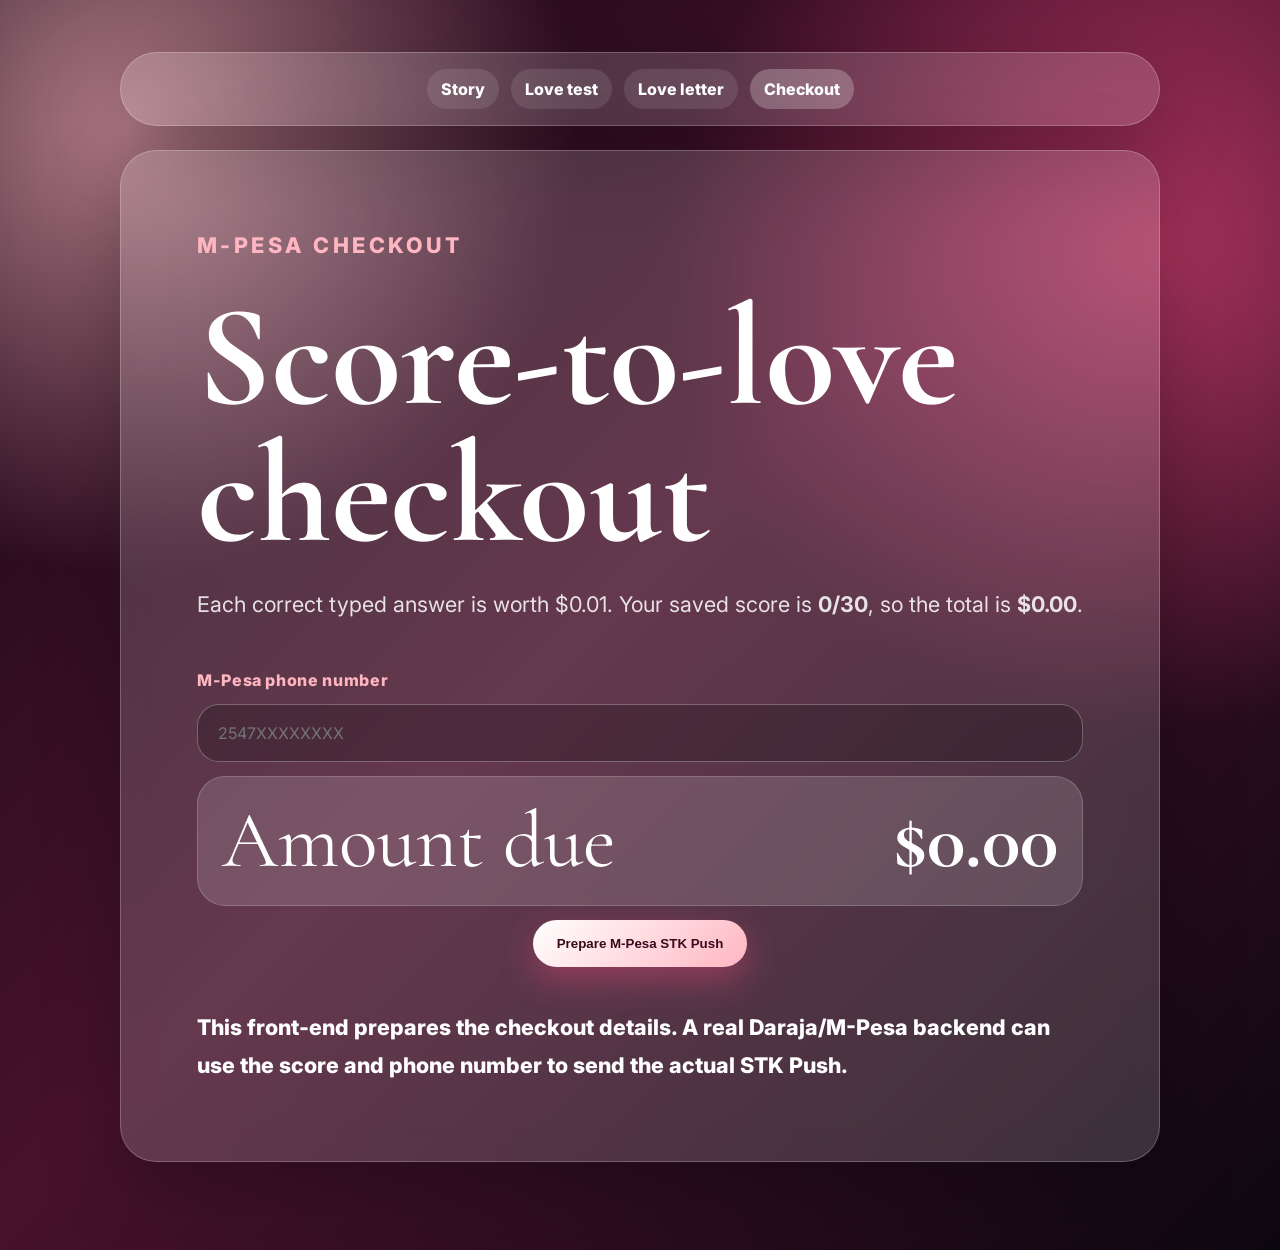
==== checkout.html @ 456b131f "Add typed love test and M-Pesa checkout" ====
<!DOCTYPE html>
<html lang="en">
<head>
  <meta charset="UTF-8" />
  <meta name="viewport" content="width=device-width, initial-scale=1.0" />
  <title>M-Pesa Checkout • Fidelis Love Test</title>
  <link rel="preconnect" href="https://fonts.googleapis.com">
  <link rel="preconnect" href="https://fonts.gstatic.com" crossorigin>
  <link href="https://fonts.googleapis.com/css2?family=Cormorant+Garamond:wght@500;700&family=Inter:wght@400;600;800&family=Pacifico&display=swap" rel="stylesheet">
  <link rel="stylesheet" href="style.css" />
</head>
<body>
  <div class="hearts" aria-hidden="true"></div>
  <main>
    <nav class="top-nav panel mini-panel" aria-label="Site pages">
      <a href="index.html">Story</a><a href="test.html">Love test</a><a href="letter.html">Love letter</a><a href="checkout.html" aria-current="page">Checkout</a>
    </nav>
    <section class="panel checkout-panel">
      <p class="eyebrow">M-Pesa checkout</p>
      <h1>Score-to-love checkout</h1>
      <p>Each correct typed answer is worth $0.01. Your saved score is <strong id="checkoutScore">0/30</strong>, so the total is <strong id="checkoutAmount">$0.00</strong>.</p>
      <form id="mpesaForm" class="mpesa-card">
        <label for="mpesaPhone">M-Pesa phone number</label>
        <input id="mpesaPhone" name="phone" type="tel" placeholder="2547XXXXXXXX" pattern="[0-9+ ]{10,15}" required />
        <div class="price-card"><span>Amount due</span><strong id="mpesaAmount">$0.00</strong></div>
        <button class="button" type="submit">Prepare M-Pesa STK Push</button>
      </form>
      <p id="mpesaMessage" class="quiz-feedback">This front-end prepares the checkout details. A real Daraja/M-Pesa backend can use the score and phone number to send the actual STK Push.</p>
    </section>
  </main>
  <script src="script.js"></script>
</body>
</html>
---- style.css ----
:root {
  --pink: #ff4f87;
  --blush: #ffb6c1;
  --cream: #fff0f5;
  --ink: #201018;
  --glass: rgba(255, 255, 255, 0.16);
}

* { box-sizing: border-box; }
html { scroll-behavior: smooth; }
body {
  margin: 0;
  min-height: 100vh;
  font-family: Inter, system-ui, sans-serif;
  color: white;
  background:
    radial-gradient(circle at 10% 10%, rgba(255, 182, 193, .65), transparent 28rem),
    radial-gradient(circle at 90% 20%, rgba(255, 79, 135, .55), transparent 30rem),
    linear-gradient(135deg, #160815, #48122c 48%, #0d0710);
  overflow-x: hidden;
}

main { width: min(1040px, calc(100% - 32px)); margin: auto; padding: 28px 0 64px; }
.panel {
  min-height: 78vh;
  display: grid;
  align-content: center;
  gap: 24px;
  margin: 24px 0;
  padding: clamp(28px, 7vw, 76px);
  border: 1px solid rgba(255,255,255,.22);
  border-radius: 36px;
  background: var(--glass);
  box-shadow: 0 24px 80px rgba(0,0,0,.28);
  backdrop-filter: blur(18px);
}

.hero { text-align: center; }
.eyebrow { color: var(--blush); font-weight: 800; text-transform: uppercase; letter-spacing: .16em; }
h1, h2 { font-family: "Cormorant Garamond", serif; line-height: .95; margin: 0; }
h1 { font-size: clamp(4rem, 13vw, 9rem); }
h2 { font-size: clamp(2.6rem, 8vw, 5.8rem); }
h3, p { margin: 0; }
p { font-size: clamp(1.05rem, 2.4vw, 1.35rem); line-height: 1.75; color: rgba(255,255,255,.86); }
.subtitle { max-width: 760px; margin: auto; }
.button {
  justify-self: center;
  border: 0;
  border-radius: 999px;
  padding: 16px 24px;
  color: #3a0a1c;
  background: linear-gradient(135deg, white, var(--blush));
  font-weight: 800;
  text-decoration: none;
  box-shadow: 0 12px 34px rgba(255,79,135,.38);
  cursor: pointer;
}
.split { grid-template-columns: 1.15fr .85fr; align-items: center; }
.memory-card, .meaning-grid article, .timeline-list article {
  padding: 26px;
  border-radius: 28px;
  background: rgba(255,255,255,.12);
  border: 1px solid rgba(255,255,255,.18);
}
.memory-card span, .meaning-grid span { font-size: 3rem; }
.memory-card strong { display: block; margin: 12px 0; font-size: 1.45rem; }
.meaning-grid { display: grid; grid-template-columns: repeat(3, 1fr); gap: 16px; }
.timeline-list { display: grid; gap: 16px; }
time { color: var(--blush); font-weight: 800; }
.letter { background: rgba(255,240,245,.2); }
.signature { font-family: Pacifico, cursive; font-size: 1.8rem; color: white; }
.final { text-align: center; min-height: 65vh; }
.hidden { opacity: 0; transform: translateY(18px); transition: .6s ease; }
.hidden.show { opacity: 1; transform: translateY(0); }
.heart {
  position: fixed;
  top: -40px;
  color: rgba(255,255,255,.75);
  animation: fall linear forwards;
  pointer-events: none;
}
@keyframes fall { to { transform: translateY(110vh) rotate(360deg); opacity: 0; } }
.confetti {
  position: fixed;
  width: 10px;
  height: 16px;
  top: -20px;
  animation: confetti 2.8s ease-out forwards;
}
@keyframes confetti { to { transform: translateY(105vh) rotate(720deg); opacity: 0; } }

@media (max-width: 760px) {
  main { width: min(100% - 20px, 1040px); padding-top: 10px; }
  .panel { border-radius: 26px; min-height: 84vh; }
  .split, .meaning-grid { grid-template-columns: 1fr; }
}

.hero-photo {
  width: min(300px, 72vw);
  aspect-ratio: 3 / 4;
  justify-self: center;
  border-radius: 34px;
  border: 10px solid rgba(255,255,255,.18);
  background:
    linear-gradient(rgba(40, 8, 24, .12), rgba(40, 8, 24, .55)),
    url("photos/fidelis-selfie.jpg") center / cover,
    linear-gradient(135deg, var(--blush), var(--pink));
  box-shadow: 0 28px 70px rgba(0,0,0,.35);
  transform: rotate(-2deg);
}

.gallery-panel { min-height: auto; }
.photo-gallery {
  display: grid;
  grid-template-columns: repeat(3, 1fr);
  grid-auto-flow: dense;
  gap: 16px;
}
.photo-tile {
  position: relative;
  min-height: 320px;
  margin: 0;
  overflow: hidden;
  border-radius: 28px;
  border: 1px solid rgba(255,255,255,.2);
  background: linear-gradient(135deg, rgba(255,182,193,.28), rgba(255,79,135,.2));
  box-shadow: 0 18px 45px rgba(0,0,0,.25);
}
.photo-tile.tall { grid-row: span 2; min-height: 660px; }
.photo-tile.wide { grid-column: span 2; }
.photo-tile img {
  width: 100%;
  height: 100%;
  object-fit: cover;
  display: block;
  transition: transform .7s ease, filter .7s ease;
}
.photo-tile:hover img { transform: scale(1.06); filter: saturate(1.12); }
.photo-tile figcaption {
  position: absolute;
  inset: auto 14px 14px;
  padding: 12px 14px;
  border-radius: 18px;
  color: white;
  font-weight: 800;
  background: rgba(20, 6, 16, .56);
  backdrop-filter: blur(12px);
}
.photo-tile.missing::before {
  content: "Add this photo in /photos";
  position: absolute;
  inset: 0;
  display: grid;
  place-items: center;
  padding: 24px;
  text-align: center;
  color: rgba(255,255,255,.72);
  font-weight: 800;
}
.photo-tile.missing img { opacity: 0; }

@media (max-width: 760px) {
  .photo-gallery { grid-template-columns: 1fr; }
  .photo-tile, .photo-tile.tall { min-height: 420px; }
  .photo-tile.wide { grid-column: auto; }
}

.hero-actions {
  display: flex;
  flex-wrap: wrap;
  justify-content: center;
  gap: 12px;
}
.button.ghost {
  color: white;
  background: rgba(255,255,255,.12);
  outline: 1px solid rgba(255,255,255,.28);
  box-shadow: none;
}
.quiz-panel, .wrapped-panel, .gift-panel {
  position: relative;
  overflow: hidden;
}
.quiz-panel::before, .wrapped-panel::before, .gift-panel::before {
  content: "";
  position: absolute;
  inset: 18px;
  border-radius: 30px;
  pointer-events: none;
  background: linear-gradient(135deg, rgba(255,255,255,.12), transparent 38%, rgba(255,79,135,.18));
}
.quiz-card {
  position: relative;
  z-index: 1;
  padding: clamp(20px, 4vw, 34px);
  border-radius: 30px;
  background: rgba(0,0,0,.18);
  border: 1px solid rgba(255,255,255,.18);
}
.quiz-topline {
  display: flex;
  justify-content: space-between;
  gap: 12px;
  color: var(--blush);
  font-weight: 800;
  margin-bottom: 18px;
}
.answer-grid {
  display: grid;
  grid-template-columns: repeat(2, 1fr);
  gap: 12px;
  margin-top: 18px;
}
.answer-grid button, .gift {
  border: 0;
  border-radius: 22px;
  padding: 16px;
  color: white;
  background: rgba(255,255,255,.14);
  font: inherit;
  font-weight: 800;
  cursor: pointer;
  transition: transform .25s ease, background .25s ease;
}
.answer-grid button:hover, .gift:hover { transform: translateY(-3px); background: rgba(255,255,255,.22); }
.answer-grid button.correct { background: rgba(93, 214, 143, .45); }
.answer-grid button.wrong { background: rgba(255, 99, 132, .48); }
.quiz-feedback, .gift-message {
  margin-top: 18px;
  min-height: 2lh;
  font-weight: 800;
  color: white;
}
.wrapped-grid, .gift-grid {
  display: grid;
  grid-template-columns: repeat(4, 1fr);
  gap: 16px;
  position: relative;
  z-index: 1;
}
.wrapped-grid article {
  padding: 24px;
  border-radius: 28px;
  min-height: 170px;
  background: linear-gradient(135deg, rgba(255,255,255,.18), rgba(255,79,135,.15));
  border: 1px solid rgba(255,255,255,.18);
}
.wrapped-grid strong {
  display: block;
  font-family: "Cormorant Garamond", serif;
  font-size: clamp(2rem, 4vw, 3.4rem);
  line-height: 1;
}
.wrapped-grid span { display: block; margin-top: 14px; color: rgba(255,255,255,.8); }
.gift {
  min-height: 150px;
  display: grid;
  place-items: center;
  gap: 10px;
  font-size: 2.6rem;
}
.gift span { font-size: 1rem; }
.gift.opened { background: linear-gradient(135deg, rgba(255,182,193,.5), rgba(255,79,135,.35)); }

@media (max-width: 900px) {
  .wrapped-grid, .gift-grid { grid-template-columns: repeat(2, 1fr); }
}
@media (max-width: 760px) {
  .answer-grid, .wrapped-grid, .gift-grid { grid-template-columns: 1fr; }
  .quiz-topline { flex-direction: column; }
}

.top-nav.mini-panel {
  min-height: auto;
  display: flex;
  flex-wrap: wrap;
  justify-content: center;
  gap: 12px;
  padding: 16px;
  border-radius: 999px;
}
.top-nav a {
  color: white;
  font-weight: 800;
  text-decoration: none;
  padding: 10px 14px;
  border-radius: 999px;
  background: rgba(255,255,255,.1);
}
.top-nav a[aria-current="page"], .top-nav a:hover { background: rgba(255,255,255,.24); }
.typed-answer, .mpesa-card {
  display: grid;
  gap: 14px;
  margin-top: 22px;
}
.typed-answer label, .mpesa-card label {
  color: var(--blush);
  font-weight: 800;
  letter-spacing: .04em;
}
.typed-answer input, .mpesa-card input {
  width: 100%;
  border: 1px solid rgba(255,255,255,.28);
  border-radius: 22px;
  padding: 18px 20px;
  color: white;
  background: rgba(0,0,0,.22);
  font: inherit;
  outline: none;
}
.typed-answer input:focus, .mpesa-card input:focus {
  border-color: var(--blush);
  box-shadow: 0 0 0 4px rgba(255,182,193,.16);
}
.checkout-preview, .checkout-panel { min-height: auto; }
.price-card {
  display: flex;
  align-items: center;
  justify-content: space-between;
  gap: 16px;
  padding: 24px;
  border-radius: 28px;
  background: rgba(255,255,255,.14);
  border: 1px solid rgba(255,255,255,.18);
}
.price-card strong, .price-card span {
  font-family: "Cormorant Garamond", serif;
  font-size: clamp(2.4rem, 7vw, 5rem);
  line-height: 1;
  color: white;
}
.reasoning-list {
  display: grid;
  gap: 12px;
  max-height: 360px;
  overflow: auto;
  padding-left: 24px;
}
.reasoning-list li {
  padding: 14px 16px;
  border-radius: 18px;
  background: rgba(255,255,255,.1);
  color: rgba(255,255,255,.86);
  line-height: 1.6;
}
.full-letter { min-height: auto; }
.disabled { pointer-events: none; opacity: .62; }

@media (max-width: 760px) {
  .top-nav.mini-panel { border-radius: 24px; }
  .price-card { align-items: flex-start; flex-direction: column; }
}
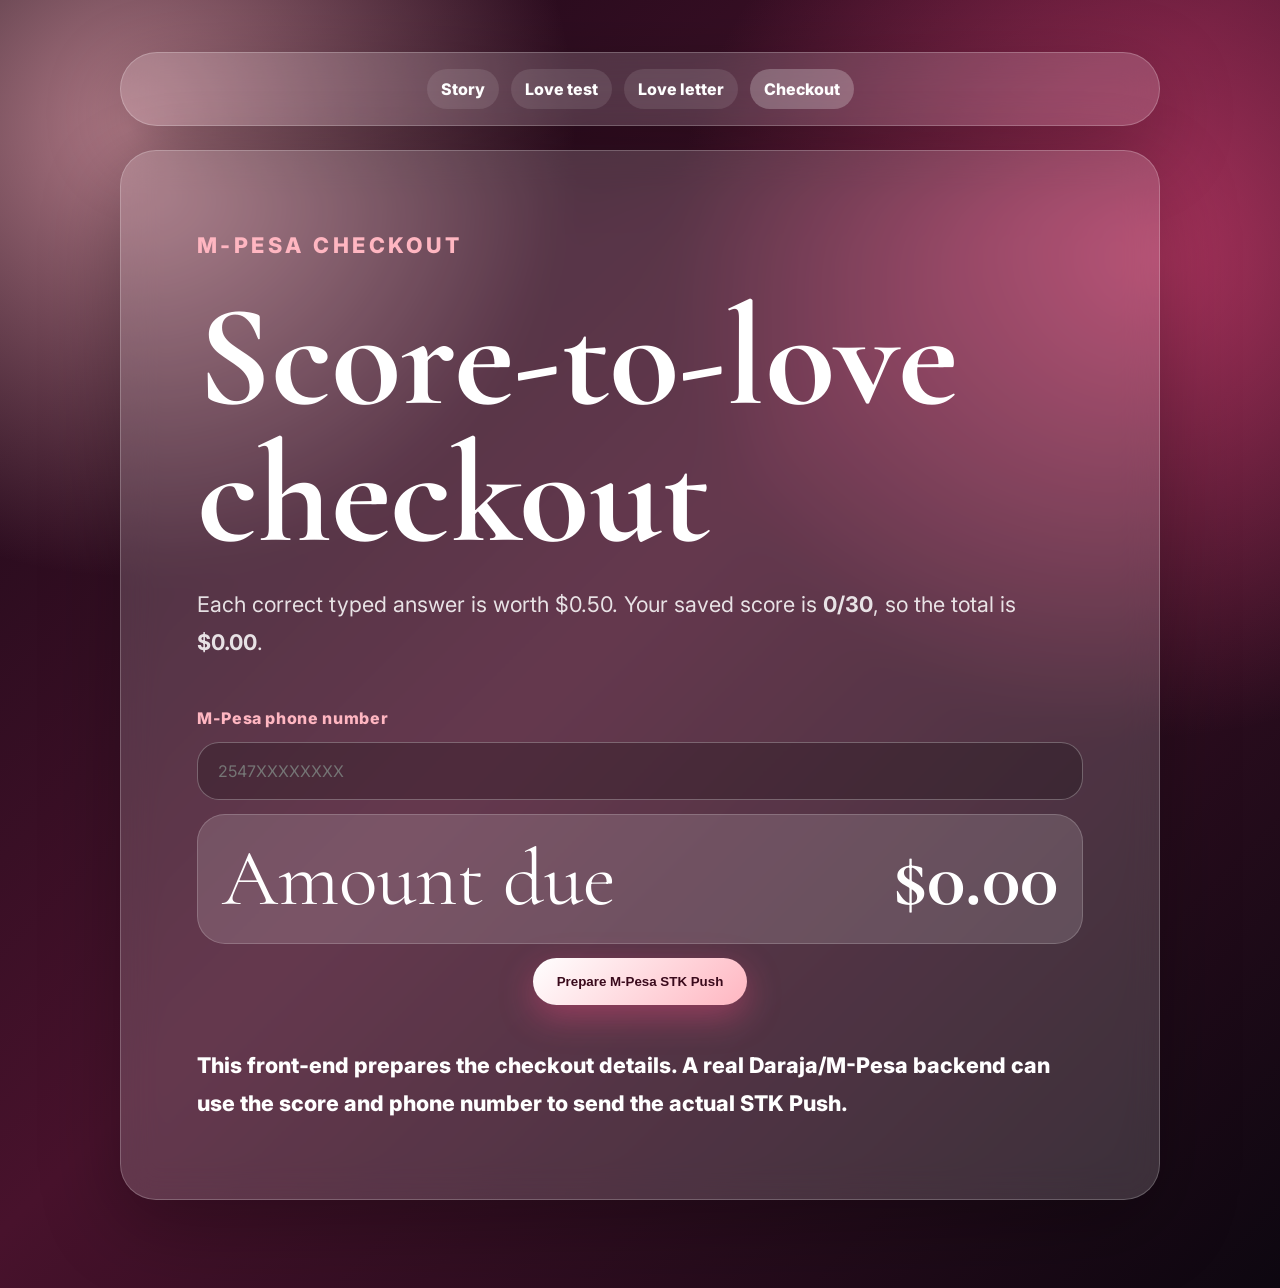
==== commit 1abaa356: "Add love test video and update pricing" ====
--- a/checkout.html
+++ b/checkout.html
@@ -18,7 +18,7 @@
     <section class="panel checkout-panel">
       <p class="eyebrow">M-Pesa checkout</p>
       <h1>Score-to-love checkout</h1>
-      <p>Each correct typed answer is worth $0.01. Your saved score is <strong id="checkoutScore">0/30</strong>, so the total is <strong id="checkoutAmount">$0.00</strong>.</p>
+      <p>Each correct typed answer is worth $0.50. Your saved score is <strong id="checkoutScore">0/30</strong>, so the total is <strong id="checkoutAmount">$0.00</strong>.</p>
       <form id="mpesaForm" class="mpesa-card">
         <label for="mpesaPhone">M-Pesa phone number</label>
         <input id="mpesaPhone" name="phone" type="tel" placeholder="2547XXXXXXXX" pattern="[0-9+ ]{10,15}" required />
--- a/style.css
+++ b/style.css
@@ -350,3 +350,22 @@
   .top-nav.mini-panel { border-radius: 24px; }
   .price-card { align-items: flex-start; flex-direction: column; }
 }
+
+.video-panel { min-height: auto; }
+.video-frame {
+  position: relative;
+  overflow: hidden;
+  width: 100%;
+  aspect-ratio: 16 / 9;
+  border-radius: 30px;
+  border: 1px solid rgba(255,255,255,.2);
+  background: rgba(0,0,0,.22);
+  box-shadow: 0 22px 60px rgba(0,0,0,.3);
+}
+.video-frame iframe {
+  position: absolute;
+  inset: 0;
+  width: 100%;
+  height: 100%;
+  border: 0;
+}
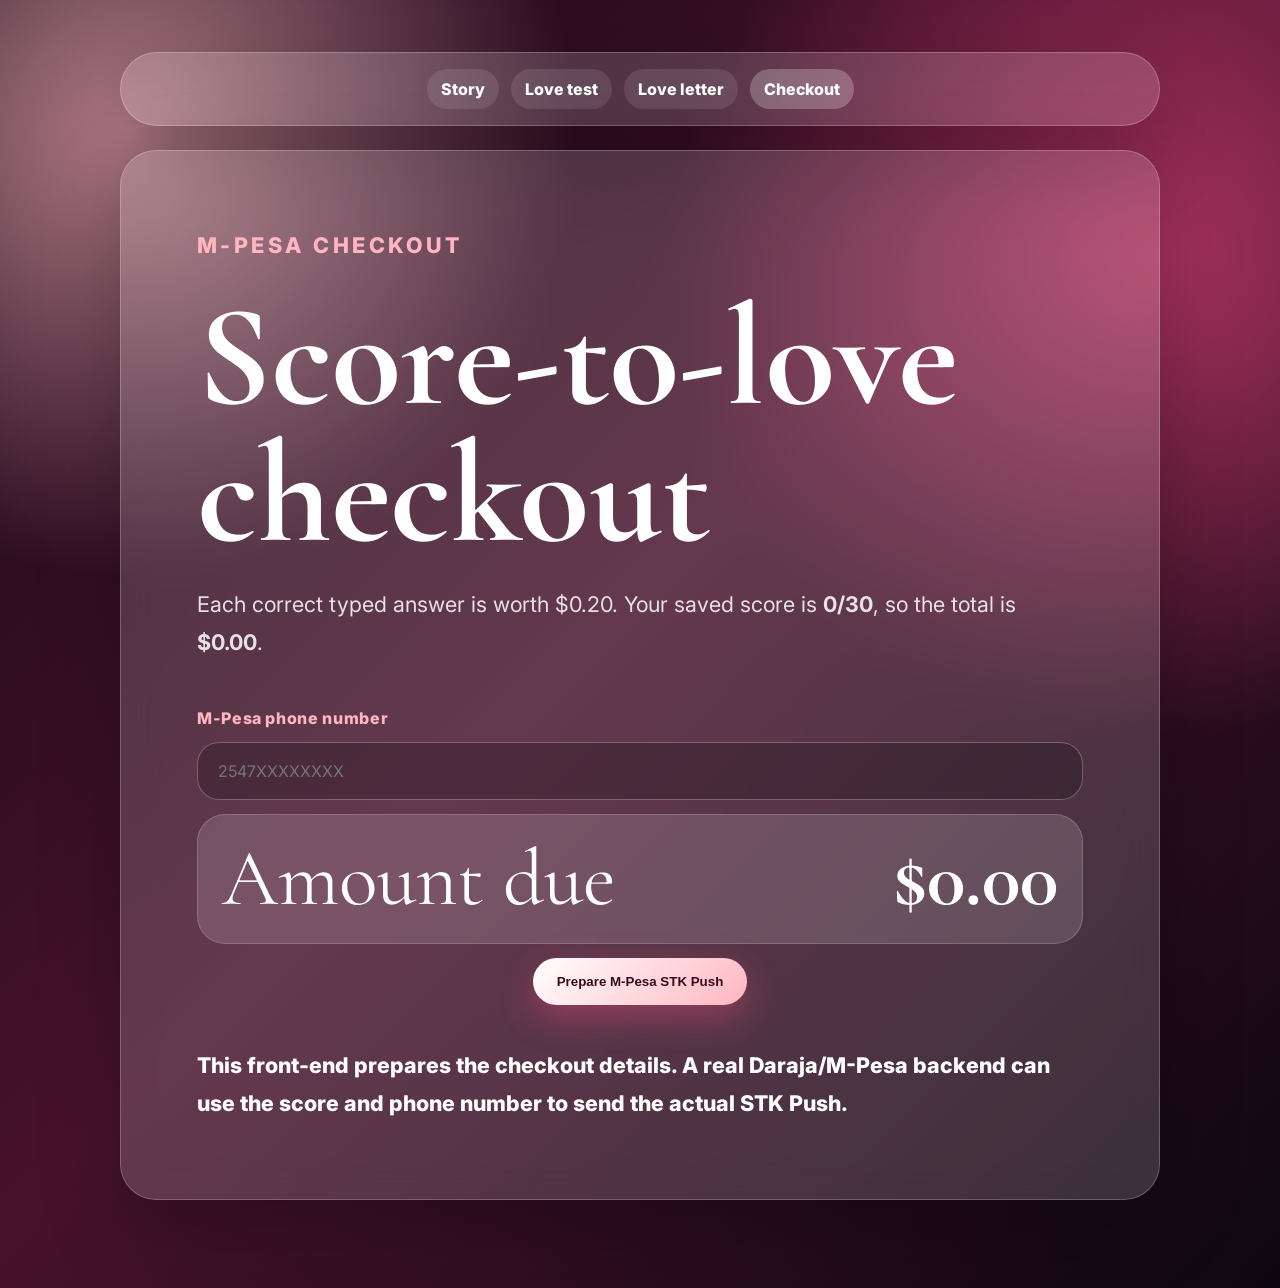
==== commit 4a7a3202: "Update checkout amount per correct answer to $0.20" ====
--- a/checkout.html
+++ b/checkout.html
@@ -18,7 +18,7 @@
     <section class="panel checkout-panel">
       <p class="eyebrow">M-Pesa checkout</p>
       <h1>Score-to-love checkout</h1>
-      <p>Each correct typed answer is worth $0.50. Your saved score is <strong id="checkoutScore">0/30</strong>, so the total is <strong id="checkoutAmount">$0.00</strong>.</p>
+      <p>Each correct typed answer is worth $0.20. Your saved score is <strong id="checkoutScore">0/30</strong>, so the total is <strong id="checkoutAmount">$0.00</strong>.</p>
       <form id="mpesaForm" class="mpesa-card">
         <label for="mpesaPhone">M-Pesa phone number</label>
         <input id="mpesaPhone" name="phone" type="tel" placeholder="2547XXXXXXXX" pattern="[0-9+ ]{10,15}" required />
--- a/style.css
+++ b/style.css
@@ -369,3 +369,160 @@
   height: 100%;
   border: 0;
 }
+
+.wrapped-body {
+  background: #050807;
+  color: #fff;
+  overflow-x: hidden;
+}
+.wrapped-body.locked { overflow: hidden; }
+.aurora {
+  position: fixed;
+  inset: -20%;
+  z-index: -3;
+  background:
+    radial-gradient(circle at 20% 25%, rgba(29, 185, 84, .38), transparent 26rem),
+    radial-gradient(circle at 78% 18%, rgba(162, 89, 255, .3), transparent 28rem),
+    radial-gradient(circle at 52% 82%, rgba(255, 79, 135, .28), transparent 30rem),
+    linear-gradient(135deg, #030504, #111827 45%, #07130b);
+  filter: saturate(1.35);
+  animation: auroraShift 14s ease-in-out infinite alternate;
+}
+@keyframes auroraShift { to { transform: translate3d(4%, -3%, 0) scale(1.08); filter: hue-rotate(18deg) saturate(1.45); } }
+.particles::before, .particles::after {
+  content: "✦ ♡ ✧ ◌ ♫ ♡ ✦ ◌";
+  position: fixed;
+  inset: 0;
+  z-index: -2;
+  color: rgba(255,255,255,.28);
+  font-size: clamp(1.4rem, 3vw, 2.6rem);
+  letter-spacing: 3.2rem;
+  line-height: 7rem;
+  animation: floatParticles 24s linear infinite;
+  pointer-events: none;
+}
+.particles::after { animation-duration: 34s; animation-direction: reverse; opacity: .45; }
+@keyframes floatParticles { to { transform: translateY(-18rem) translateX(4rem); } }
+.cursor-glow {
+  position: fixed;
+  width: 260px;
+  height: 260px;
+  border-radius: 999px;
+  pointer-events: none;
+  z-index: 50;
+  background: radial-gradient(circle, rgba(29,185,84,.2), transparent 65%);
+  transform: translate(-50%, -50%);
+  opacity: 0;
+  transition: opacity .25s ease;
+}
+.login-screen, .loading-screen {
+  position: fixed;
+  inset: 0;
+  z-index: 40;
+  display: grid;
+  place-items: center;
+  padding: 24px;
+  background: rgba(2, 6, 4, .7);
+  backdrop-filter: blur(22px);
+}
+.login-card, .loader-card {
+  width: min(680px, 100%);
+  padding: clamp(28px, 7vw, 68px);
+  border-radius: 36px;
+  text-align: center;
+  background: rgba(255,255,255,.1);
+  border: 1px solid rgba(255,255,255,.2);
+  box-shadow: 0 30px 90px rgba(0,0,0,.42);
+}
+.infinity-mark { display: inline-block; font-size: clamp(3rem, 9vw, 7rem); filter: drop-shadow(0 0 20px rgba(29,185,84,.65)); }
+.login-form { display: grid; gap: 14px; margin-top: 24px; text-align: left; }
+.login-form label { color: #1ed760; font-weight: 900; }
+.login-form input {
+  width: 100%;
+  border: 1px solid rgba(255,255,255,.28);
+  border-radius: 20px;
+  padding: 18px 20px;
+  color: white;
+  background: rgba(0,0,0,.35);
+  font: inherit;
+}
+.spotify-button { background: linear-gradient(135deg, #1ed760, #b5ffcf); color: #031008; box-shadow: 0 18px 46px rgba(29,185,84,.32); }
+.login-error { color: #ff8aaa; min-height: 1.5rem; font-weight: 800; }
+.hidden-screen { opacity: 0; visibility: hidden; pointer-events: none; transition: opacity .45s ease, visibility .45s ease; }
+.loading-bar { height: 14px; margin: 26px 0 12px; border-radius: 999px; overflow: hidden; background: rgba(255,255,255,.16); }
+.loading-bar span { display: block; width: 0%; height: 100%; border-radius: inherit; background: linear-gradient(90deg, #1db954, #ff4f87); transition: width .3s ease; }
+.wrapped-experience { width: min(1120px, calc(100% - 28px)); margin: auto; padding: 20px 0 70px; }
+.wrapped-nav { position: sticky; top: 12px; z-index: 20; }
+.wrapped-slide {
+  min-height: 100vh;
+  display: grid;
+  place-items: center;
+  align-content: center;
+  gap: 22px;
+  padding: clamp(28px, 7vw, 82px);
+  margin: 18px 0;
+  text-align: center;
+  border-radius: 42px;
+  border: 1px solid rgba(255,255,255,.18);
+  background: linear-gradient(135deg, rgba(255,255,255,.13), rgba(255,255,255,.05));
+  box-shadow: 0 26px 86px rgba(0,0,0,.35);
+  backdrop-filter: blur(20px);
+  scroll-snap-align: start;
+  transform-style: preserve-3d;
+  transition: transform .2s ease, border-color .3s ease;
+}
+.wrapped-slide h1 { font-size: clamp(3.2rem, 10vw, 8.2rem); }
+.wrapped-slide h2 { font-size: clamp(2.7rem, 8vw, 6.4rem); }
+.tagline { max-width: 800px; }
+.vinyl {
+  width: clamp(120px, 28vw, 220px);
+  aspect-ratio: 1;
+  border-radius: 999px;
+  display: grid;
+  place-items: center;
+  background: repeating-radial-gradient(circle, #050505 0 10px, #151515 11px 14px);
+  box-shadow: inset 0 0 0 18px rgba(255,255,255,.04), 0 28px 70px rgba(0,0,0,.45);
+  animation: spin 7s linear infinite;
+}
+.vinyl span { width: 34%; aspect-ratio: 1; border-radius: inherit; background: linear-gradient(135deg, #1db954, #ff4f87); }
+@keyframes spin { to { transform: rotate(360deg); } }
+.heartbeat { font-size: clamp(3rem, 10vw, 7rem); color: #1ed760; animation: heartbeat 1.8s ease-in-out infinite; }
+@keyframes heartbeat { 20%, 55% { transform: scale(1.08); } }
+.mega-number { font-size: clamp(7rem, 24vw, 18rem); line-height: .8; color: #1ed760; letter-spacing: -.08em; }
+.spotify-card, .habit-grid article, .memory-flips article, .achievement-grid span {
+  padding: 22px;
+  border-radius: 28px;
+  background: rgba(0,0,0,.28);
+  border: 1px solid rgba(255,255,255,.16);
+}
+.equalizer { display: flex; align-items: end; justify-content: center; gap: 8px; height: 92px; margin-top: 18px; }
+.equalizer span { width: 16px; border-radius: 999px; background: #1ed760; animation: equalize 1s ease-in-out infinite alternate; }
+.equalizer span:nth-child(2) { animation-delay: .15s; } .equalizer span:nth-child(3) { animation-delay: .3s; } .equalizer span:nth-child(4) { animation-delay: .45s; } .equalizer span:nth-child(5) { animation-delay: .6s; }
+@keyframes equalize { from { height: 22px; } to { height: 86px; } }
+.album-art { width: min(280px, 70vw); }
+.progress-line { width: min(560px, 100%); height: 10px; overflow: hidden; border-radius: 999px; background: rgba(255,255,255,.18); }
+.progress-line span { display: block; width: 72%; height: 100%; border-radius: inherit; background: #1ed760; }
+.habit-grid, .memory-flips, .achievement-grid { display: grid; grid-template-columns: repeat(2, minmax(0, 1fr)); gap: 16px; width: min(820px, 100%); }
+.habit-grid strong, .habit-grid span, .memory-flips span { display: block; }
+.memory-flips article { min-height: 160px; display: grid; place-items: center; font-size: 2.6rem; transition: transform .45s ease; }
+.memory-flips article:hover { transform: rotateY(12deg) translateY(-6px); }
+.memory-flips span { font-size: 1rem; font-weight: 900; }
+.emotion-bars { display: grid; gap: 16px; width: min(720px, 100%); text-align: left; }
+.emotion-bars label { display: grid; grid-template-columns: 120px 1fr 52px; align-items: center; gap: 12px; font-weight: 900; }
+.emotion-bars span { height: 18px; border-radius: 999px; background: linear-gradient(90deg, #1db954, #ff4f87); width: var(--w); animation: growBar 1.4s ease both; }
+@keyframes growBar { from { width: 0; } }
+.achievement-grid span { font-weight: 900; }
+.flame { font-size: clamp(5rem, 18vw, 13rem); filter: drop-shadow(0 0 30px rgba(255,120,40,.65)); }
+.quote-slide blockquote { max-width: 880px; margin: 0; font-family: "Cormorant Garamond", serif; font-size: clamp(2.4rem, 7vw, 5.8rem); line-height: 1.02; }
+.spotify-frame { max-width: 860px; }
+.secret-slide #secretMessage.show, .final-wrapped-slide #surpriseText.show { opacity: 1; transform: translateY(0); }
+.final-wrapped-slide strong { font-size: clamp(2rem, 6vw, 4rem); }
+@media (max-width: 760px) {
+  .habit-grid, .memory-flips, .achievement-grid { grid-template-columns: 1fr; }
+  .emotion-bars label { grid-template-columns: 1fr; }
+  .wrapped-slide { border-radius: 30px; }
+  .cursor-glow { display: none; }
+}
+@media (prefers-reduced-motion: reduce) {
+  *, *::before, *::after { animation-duration: .01ms !important; animation-iteration-count: 1 !important; scroll-behavior: auto !important; }
+}
